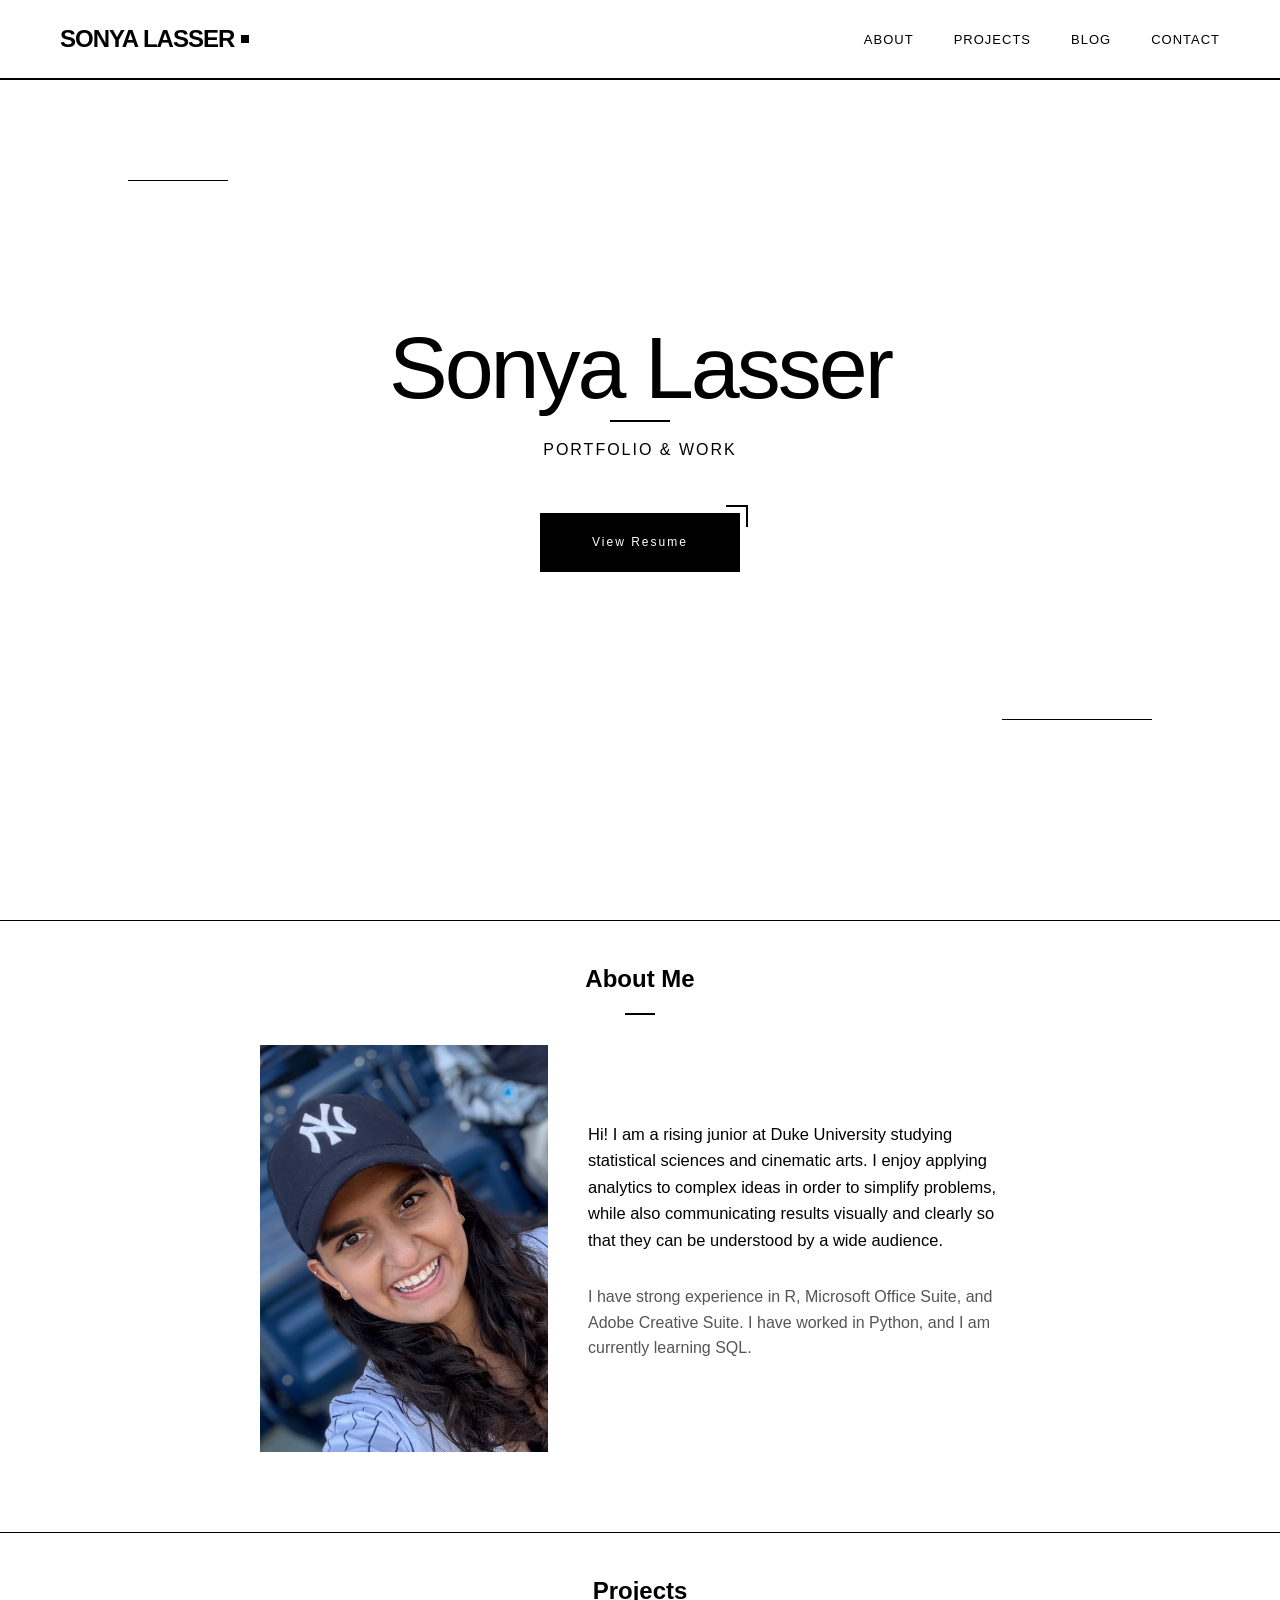
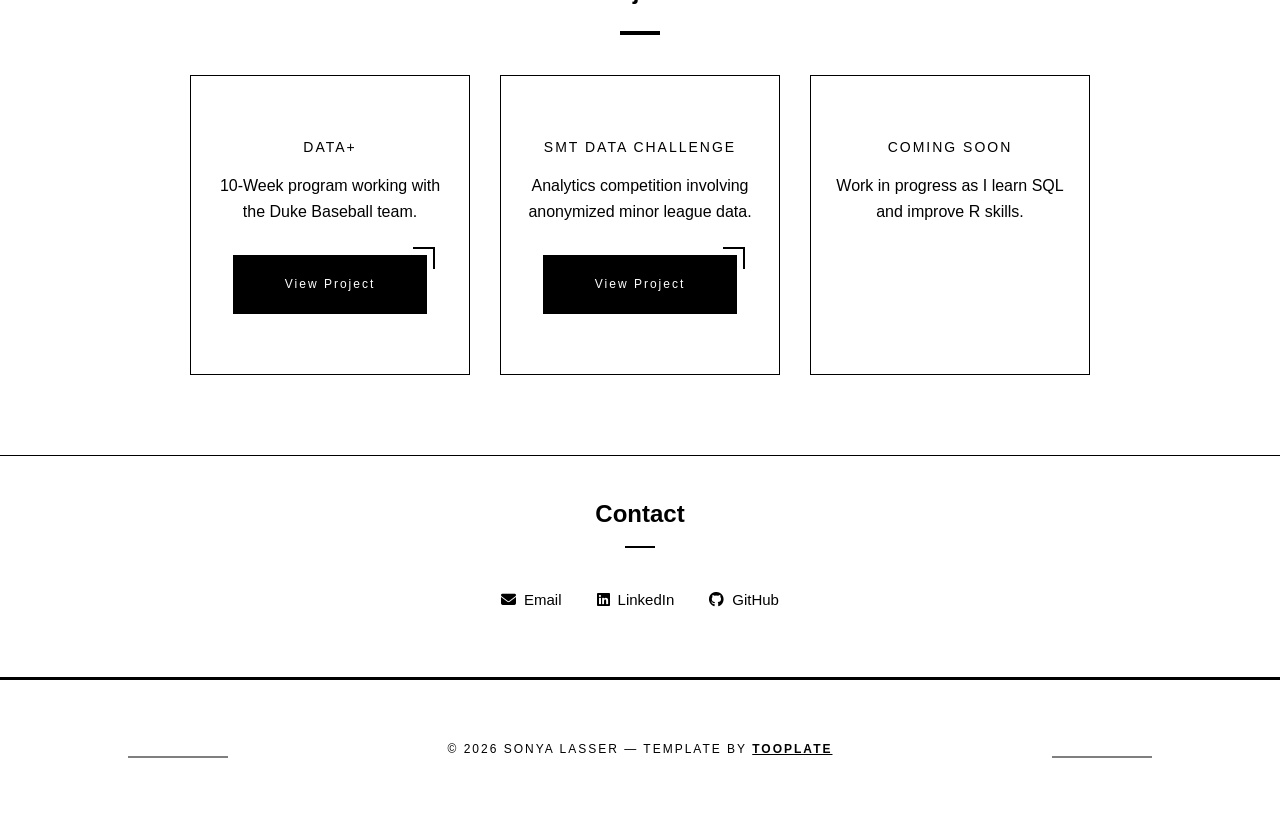
==== index.html @ e6f4b9df "index name" ====
<!DOCTYPE html>
<html lang="en">
<head>
<meta charset="UTF-8">
<meta name="viewport" content="width=device-width, initial-scale=1.0">
<title>Sonya Lasser's Portfolio</title>
<link rel="stylesheet" href="https://cdnjs.cloudflare.com/ajax/libs/font-awesome/6.5.0/css/all.min.css">
<link href="tooplate-minimal-white-style.css" rel="stylesheet">
</head>
<body>

<!-- Navigation -->
<nav id="navbar">
<div class="nav-container">
<a href="#" class="logo">SONYA LASSER</a>
<ul class="nav-links">
<li><a href="#about">ABOUT</a></li>
<li><a href="#projects">PROJECTS</a></li>
<li><a href="#blog">BLOG</a></li>
<li><a href="#contact">CONTACT</a></li>
</ul>
</div>
</nav>

<!-- Hero -->
<section class="hero" style="height: 60vh; display:flex; align-items:center; justify-content:center;">
<div class="hero-content">
<h1>Sonya Lasser</h1>
<p class="subtitle">Portfolio & Work</p>
<a href="files/Lasser_Resume.pdf" target="_blank" class="cta-button">View Resume</a>
</div>
</section>

<!-- About Me -->
<section id="about" class="about">
<div class="container">

<div style="max-width:760px; margin:auto;">
<h2 style="text-align:center;">About Me</h2>
<div style="width:30px; height:2px; background:#000; margin:15px auto 30px;"></div>

<div style="display:flex; align-items:stretch; gap:40px;">

<div style="display:flex; align-items:stretch; gap:40px;">

<!-- Image (smaller) -->
<div style="flex:0.8;">
<div style="
width:100%;
height:100%;
min-height:240px;
overflow:hidden;
">
<img src="images/profile_picture.jpg" 
style="
width:100%;
height:100%;
object-fit:cover;
object-position:50% 40%;
">
</div>
</div>

<!-- Text (wider) -->
<div style="flex:1.2; display:flex; flex-direction:column; justify-content:center;">
<p style="font-size:16.5px; line-height:1.6;">
Hi! I am a rising junior at Duke University studying statistical sciences and cinematic arts. 
I enjoy applying analytics to complex ideas in order to simplify problems, while also 
communicating results visually and clearly so that they can be understood by a wide audience. 
</p>

<p style="margin-top:15px; color:#555;">
I have strong experience in R, Microsoft Office Suite, and Adobe Creative Suite. I have worked in Python,
and I am currently learning SQL.
</p>
</div>

</div>
</section>

<!-- Projects -->
<section id="projects" class="about">
<div class="container" style="text-align:center;">

<h2>Projects</h2>
<div style="width:40px; height:4px; background:#000; margin:20px auto;"></div>

<div style="display:flex; justify-content:center; gap:30px; flex-wrap:wrap; margin-top:40px;">

<div class="value-card" style="max-width:280px;">
<h4>Data+</h4>
<p>10-Week program working with the Duke Baseball team.</p>
<a href="projects/dataplus.html" class="cta-button" style="margin-top:15px;">View Project</a>
</div>

<div class="value-card" style="max-width:280px;">
<h4>SMT Data Challenge</h4>
<p>Analytics competition involving anonymized minor league data.</p>
<a href="projects/smt.html" class="cta-button" style="margin-top:15px;">View Project</a>
</div>

<div class="value-card" style="max-width:280px;">
<h4>Coming Soon</h4>
<p>Work in progress as I learn SQL and improve R skills.</p>
<!-- <a href="projects/project3.html" class="cta-button" style="margin-top:15px;">View Project</a> -->
</div>

</div> 

</section>

<!-- Blog  
<section id="blog" class="about">
<div class="container" style="max-width:800px;">

<h2 style="text-align:center;">Blog</h2>
<div style="width:40px; height:4px; background:#000; margin:20px auto;"></div>

<div style="margin-top:40px;">

<!-- Post 
<div style="margin-bottom:40px;">
<h3>Summer 2026</h3>
<p style="color:#777; font-size:14px;">August 2026</p>
<p>Thoughts on internship(s), LinkedIn, the future, and more.</p>
<a href="blog/summer26.html">Read More →</a>
</div>

<div style="height:1px; background:#ddd; margin:30px 0;"></div> -->

<!-- Contact   -->
<section id="contact" class="about">
<div class="container">

<div style="max-width:700px; margin:auto; text-align:center;">
<h2>Contact</h2>
<div style="width:30px; height:2px; background:#000; margin:12px auto 30px;"></div>

<div style="
display:flex;
justify-content:center;
align-items:center;
gap:35px;
flex-wrap:wrap;
font-size:15px;
padding:10px 0 5px;
">

<a href="mailto:sonya.lasser@gmail.com" 
style="color:#000; text-decoration:none; display:flex; align-items:center; gap:8px;"
onmouseover="this.style.opacity='0.6'"
onmouseout="this.style.opacity='1'">
<i class="fas fa-envelope"></i> Email
</a>

<a href="https://www.linkedin.com/in/sonya-lasser-b32856330/" target="_blank"
style="color:#000; text-decoration:none; display:flex; align-items:center; gap:8px;"
onmouseover="this.style.opacity='0.6'"
onmouseout="this.style.opacity='1'">
<i class="fab fa-linkedin"></i> LinkedIn
</a>

<a href="https://github.com/sonya-lasser" target="_blank"
style="color:#000; text-decoration:none; display:flex; align-items:center; gap:8px;"
onmouseover="this.style.opacity='0.6'"
onmouseout="this.style.opacity='1'">
<i class="fab fa-github"></i> GitHub
</a>

</div>

</section>

<!-- Footer -->
<footer>
<p>© 2026 Sonya Lasser — Template by <a href="https://www.tooplate.com" target="_blank" rel="nofollow noopener" style="color:#000; font-weight:700;">Tooplate</a></p>
</footer>

<script src="tooplate-minimal-script.js"></script>
</body>
</html>
---- tooplate-minimal-white-style.css ----
/*

Tooplate 2141 Minimal White

https://www.tooplate.com/view/2141-minimal-white

*/

@charset "utf-8";

/* CSS Document */

 * {
            margin: 0;
            padding: 0;
            box-sizing: border-box;
        }

        body {
            font-family: -apple-system, BlinkMacSystemFont, 'Segoe UI', Roboto, 'Helvetica Neue', Arial, sans-serif;
            line-height: 1.6;
            color: #000;
            background: #fff;
            overflow-x: hidden;
            user-select: auto;
        }

        /* Decorative Elements */
        .black-line {
            width: 100%;
            height: 1px;
            background: #000;
            margin: 60px 0;
        }

        .black-block {
            width: 20px;
            height: 20px;
            background: #000;
            position: absolute;
        }

        .vertical-line {
            width: 1px;
            height: 100px;
            background: #000;
            margin: 40px auto;
        }

        /* Navigation */
        nav {
            position: fixed;
            top: 0;
            width: 100%;
            background: rgba(255, 255, 255, 0.98);
            backdrop-filter: blur(10px);
            z-index: 1000;
            padding: 20px 0;
            border-bottom: 2px solid #000;
            transition: all 0.3s ease;
        }

        nav.scrolled {
            padding: 15px 0;
            box-shadow: 0 2px 20px rgba(0, 0, 0, 0.1);
        }

        .nav-container {
            max-width: 1200px;
            margin: 0 auto;
            padding: 0 20px;
            display: flex;
            justify-content: space-between;
            align-items: center;
        }

        .logo {
            font-size: 24px;
            font-weight: 700;
            letter-spacing: -1px;
            position: relative;
            color: #000;
            text-decoration: none;
        }

        .logo::after {
            content: '';
            position: absolute;
            right: -15px;
            top: 50%;
            transform: translateY(-50%);
            width: 8px;
            height: 8px;
            background: #000;
        }

        /* Hamburger Menu */
        .menu-toggle {
            display: none;
            flex-direction: column;
            justify-content: center;
            align-items: center;
            width: 30px;
            height: 30px;
            cursor: pointer;
            z-index: 1001;
        }

        .menu-toggle span {
            display: block;
            width: 25px;
            height: 2px;
            background: #000;
            margin: 3px 0;
            transition: all 0.3s ease;
        }

        .menu-toggle.active span:nth-child(1) {
            transform: rotate(45deg) translate(5px, 5px);
        }

        .menu-toggle.active span:nth-child(2) {
            opacity: 0;
        }

        .menu-toggle.active span:nth-child(3) {
            transform: rotate(-45deg) translate(7px, -6px);
        }

        .nav-links {
            display: flex;
            gap: 40px;
            list-style: none;
        }

        .nav-links a {
            color: #000;
            text-decoration: none;
            font-size: 13px;
            font-weight: 500;
            letter-spacing: 1px;
            transition: all 0.3s ease;
            position: relative;
        }

        .nav-links a::before {
            content: '';
            position: absolute;
            left: -15px;
            top: 50%;
            transform: translateY(-50%);
            width: 0;
            height: 1px;
            background: #000;
            transition: width 0.3s ease;
        }

        .nav-links a:hover::before,
        .nav-links a.active::before {
            width: 10px;
        }

        .nav-links a.active {
            font-weight: 700;
        }

        /* Section 1: Hero */
        .hero {
            min-height: 100vh;
            display: flex;
            align-items: center;
            justify-content: center;
            padding: 80px 20px;
            position: relative;
            overflow: hidden;
        }

        .hero::before {
            content: '';
            position: absolute;
            top: 20%;
            left: 10%;
            width: 100px;
            height: 1px;
            background: #000;
            animation: slideRight 8s ease-in-out infinite;
        }

        .hero::after {
            content: '';
            position: absolute;
            bottom: 20%;
            right: 10%;
            width: 150px;
            height: 1px;
            background: #000;
            animation: slideLeft 8s ease-in-out infinite;
        }

        .hero-decoration {
            position: absolute;
            top: 30%;
            right: 15%;
            width: 40px;
            height: 40px;
            border: 2px solid #000;
            transform: rotate(45deg);
            animation: rotateSquare 10s linear infinite;
        }

        /* Animated Objects (Reduced) */
        .floating-objects {
            position: absolute;
            width: 100%;
            height: 100%;
            top: 0;
            left: 0;
            pointer-events: none;
            z-index: 1;
        }

        .floating-circle {
            position: absolute;
            width: 80px;
            height: 80px;
            border: 1px solid #000;
            border-radius: 50%;
            opacity: 0.2;
            animation: floatUp 18s ease-in-out infinite;
        }

        .floating-circle:nth-child(1) {
            left: 10%;
            bottom: -100px;
            animation-delay: 0s;
            width: 60px;
            height: 60px;
        }

        .floating-circle:nth-child(2) {
            right: 15%;
            bottom: -100px;
            animation-delay: 8s;
            width: 100px;
            height: 100px;
        }

        .floating-square {
            position: absolute;
            width: 30px;
            height: 30px;
            background: #000;
            opacity: 0.08;
            animation: floatDiagonal 25s linear infinite;
            top: 40%;
            left: -50px;
        }

        .floating-line {
            position: absolute;
            height: 1px;
            background: #000;
            opacity: 0.15;
            animation: expandContract 10s ease-in-out infinite;
            width: 200px;
            top: 65%;
            right: 10%;
            transform-origin: center;
        }

        .hero-content {
            text-align: center;
            max-width: 800px;
            animation: fadeInUp 1s ease;
            position: relative;
            z-index: 2;
        }

        /* Animations */
        @keyframes floatUp {
            0%, 100% {
                transform: translateY(0) scale(1);
                opacity: 0;
            }
            10% {
                opacity: 0.2;
            }
            50% {
                transform: translateY(-600px) scale(1.1);
                opacity: 0.05;
            }
            90% {
                opacity: 0;
            }
        }

        @keyframes floatDiagonal {
            0% {
                transform: translate(0, 0) rotate(0deg);
            }
            100% {
                transform: translate(1400px, -300px) rotate(360deg);
            }
        }

        @keyframes expandContract {
            0%, 100% {
                transform: scaleX(0.5) rotate(0deg);
            }
            50% {
                transform: scaleX(1.2) rotate(180deg);
            }
        }

        @keyframes rotateSquare {
            0% {
                transform: rotate(45deg) scale(1);
            }
            25% {
                transform: rotate(135deg) scale(1.1);
            }
            50% {
                transform: rotate(225deg) scale(1);
            }
            75% {
                transform: rotate(315deg) scale(0.9);
            }
            100% {
                transform: rotate(405deg) scale(1);
            }
        }

        @keyframes slideRight {
            0%, 100% {
                transform: translateX(0);
                opacity: 0.5;
            }
            50% {
                transform: translateX(50px);
                opacity: 1;
            }
        }

        @keyframes slideLeft {
            0%, 100% {
                transform: translateX(0);
                opacity: 0.5;
            }
            50% {
                transform: translateX(-50px);
                opacity: 1;
            }
        }

        .hero h1 {
            font-size: clamp(48px, 8vw, 88px);
            font-weight: 100;
            letter-spacing: -3px;
            margin-bottom: 30px;
            line-height: 0.9;
            position: relative;
        }

        .hero h1::after {
            content: '';
            position: absolute;
            bottom: -15px;
            left: 50%;
            transform: translateX(-50%);
            width: 60px;
            height: 2px;
            background: #000;
        }

        .hero .subtitle {
            font-size: 16px;
            color: #000;
            font-weight: 400;
            margin-bottom: 50px;
            letter-spacing: 2px;
            text-transform: uppercase;
        }

        .cta-button {
            display: inline-block;
            padding: 18px 50px;
            background: #000;
            color: #fff;
            text-decoration: none;
            font-size: 12px;
            letter-spacing: 2px;
            transition: all 0.3s ease;
            border: 2px solid #000;
            position: relative;
        }

        .cta-button::before {
            content: '';
            position: absolute;
            top: -10px;
            right: -10px;
            width: 20px;
            height: 20px;
            border-top: 2px solid #000;
            border-right: 2px solid #000;
        }

        .cta-button:hover {
            background: transparent;
            color: #000;
            transform: translate(-5px, -5px);
        }

        /* Section 2: About - Mixed Layouts */
        .about {
            padding: 60px 20px;
            background: #fff;
            position: relative;
        }
        
        #about,
        #projects,
        #blog,
        #contact {
            scroll-margin-top: 100px;
        }

        .about::before {
            content: '';
            position: absolute;
            top: 20px;
            left: 0;
            width: 100%;
            height: 1px;
            background: #000;
        }

        .container {
            max-width: 1200px;
            margin: 0 auto;
            bottom: 10px;
        }

        /* Quote Block */
        .about-intro {
            margin-bottom: 80px;
        }

        .quote-block {
            max-width: 900px;
            margin: 0 auto;
            text-align: center;
            position: relative;
        }

        .quote-mark {
            font-size: 120px;
            line-height: 1;
            font-weight: 100;
            position: absolute;
            top: -40px;
            left: -60px;
            opacity: 0.1;
        }

        .quote-block h3 {
            font-size: 32px;
            font-weight: 300;
            line-height: 1.4;
            letter-spacing: -1px;
            margin-bottom: 30px;
        }

        .quote-author {
            display: flex;
            align-items: center;
            justify-content: center;
            gap: 20px;
        }

        .author-line {
            width: 50px;
            height: 1px;
            background: #000;
        }

        .quote-author p {
            font-size: 14px;
            letter-spacing: 1px;
            text-transform: uppercase;
            font-weight: 500;
        }

        /* Stats Grid */
        .stats-grid {
            display: grid;
            grid-template-columns: repeat(auto-fit, minmax(200px, 1fr));
            gap: 2px;
            background: #000;
            padding: 2px;
            margin-bottom: 100px;
        }

        .stat-item {
            background: #fff;
            padding: 60px 20px;
            text-align: center;
            position: relative;
        }

        .stat-number {
            font-size: 48px;
            font-weight: 100;
            letter-spacing: -2px;
            margin-bottom: 10px;
        }

        .stat-label {
            font-size: 12px;
            letter-spacing: 2px;
            text-transform: uppercase;
            font-weight: 500;
        }

        .stat-decoration {
            position: absolute;
            top: 20px;
            right: 20px;
            width: 20px;
            height: 20px;
            border: 1px solid #000;
            transform: rotate(45deg);
        }

        /* Philosophy Section */
        .philosophy-section {
            display: grid;
            grid-template-columns: 300px 1fr;
            gap: 80px;
            margin-bottom: 100px;
            align-items: start;
        }

        .philosophy-header {
            position: relative;
        }

        .philosophy-header h2 {
            font-size: 64px;
            font-weight: 100;
            letter-spacing: -2px;
            writing-mode: vertical-rl;
            text-orientation: mixed;
        }

        .header-decoration {
            position: absolute;
            bottom: 0;
            right: -20px;
            width: 40px;
            height: 40px;
            background: #000;
        }

        .philosophy-content {
            padding-top: 40px;
        }

        .lead-text {
            font-size: 24px;
            line-height: 1.6;
            margin-bottom: 60px;
            font-weight: 300;
        }

        .philosophy-points {
            display: grid;
            grid-template-columns: repeat(3, 1fr);
            gap: 40px;
        }

        .point-item {
            position: relative;
            padding-left: 20px;
        }

        .point-number {
            position: absolute;
            left: 0;
            top: 0;
            font-size: 10px;
            font-weight: 700;
        }

        .point-item h4 {
            font-size: 16px;
            font-weight: 500;
            margin-bottom: 15px;
            letter-spacing: 0.5px;
        }

        .point-item p {
            font-size: 14px;
            color: #666;
            line-height: 1.6;
        }

        /* Process Timeline */
        .process-timeline {
            margin-bottom: 100px;
        }

        .section-subtitle {
            font-size: 48px;
            font-weight: 100;
            text-align: center;
            margin-bottom: 60px;
            letter-spacing: -1px;
        }

        .timeline-container {
            position: relative;
            display: flex;
            justify-content: space-between;
            max-width: 900px;
            margin: 0 auto;
        }

        .timeline-line {
            position: absolute;
            top: 20px;
            left: 0;
            right: 0;
            height: 2px;
            background: #000;
            z-index: 0;
        }

        .timeline-item {
            position: relative;
            text-align: center;
            flex: 1;
        }

        .timeline-dot {
            width: 40px;
            height: 40px;
            background: #fff;
            border: 2px solid #000;
            margin: 0 auto 30px;
            position: relative;
            z-index: 1;
            transition: all 0.3s ease;
        }

        .timeline-item:hover .timeline-dot {
            background: #000;
            transform: rotate(45deg);
        }

        .timeline-content h4 {
            font-size: 18px;
            font-weight: 500;
            margin-bottom: 8px;
            letter-spacing: 0.5px;
        }

        .timeline-content p {
            font-size: 14px;
            color: #666;
        }

        /* Values Grid */
        .values-section {
            text-align: center;
        }

        .values-header {
            display: flex;
            align-items: center;
            justify-content: center;
            gap: 30px;
            margin-bottom: 60px;
        }

        .values-header h2 {
            font-size: 48px;
            font-weight: 100;
            letter-spacing: -1px;
        }

        .black-square {
            width: 15px;
            height: 15px;
            background: #000;
        }

        .values-grid {
            display: grid;
            grid-template-columns: repeat(4, 1fr);
            gap: 0;
        }

        .value-card {
            padding: 60px 20px;
            border: 1px solid #000;
            transition: all 0.3s ease;
        }

        .value-card.black {
            background: #000;
            color: #fff;
        }

        .value-icon {
            font-size: 48px;
            font-weight: 100;
            margin-bottom: 20px;
        }

        .value-card h4 {
            font-size: 14px;
            letter-spacing: 2px;
            text-transform: uppercase;
            font-weight: 500;
            margin-bottom: 15px;
        }

        .value-card:hover {
            transform: translateY(-10px);
        }

        .split-layout {
            display: grid;
            grid-template-columns: 1fr 2px 1fr;
            gap: 60px;
            align-items: center;
            margin-top: 80px;
        }

        .split-divider {
            width: 2px;
            height: 300px;
            background: #000;
            justify-self: center;
        }

        .split-left {
            text-align: right;
            padding-right: 20px;
        }

        .split-left h2 {
            font-size: 64px;
            font-weight: 100;
            letter-spacing: -2px;
            margin-bottom: 30px;
            position: relative;
        }

        .split-left h2::before {
            content: '';
            position: absolute;
            left: -40px;
            top: 50%;
            width: 30px;
            height: 30px;
            background: #000;
            transform: translateY(-50%);
        }

        .split-right {
            padding-left: 20px;
        }

        .split-right p {
            font-size: 18px;
            line-height: 2;
            margin-bottom: 30px;
        }

        .accent-box {
            display: inline-block;
            padding: 10px 20px;
            border: 1px solid #000;
            font-size: 12px;
            letter-spacing: 1px;
            text-transform: uppercase;
            position: relative;
        }

        .accent-box::after {
            content: '';
            position: absolute;
            bottom: -5px;
            right: -5px;
            width: 100%;
            height: 100%;
            background: #000;
            z-index: -1;
        }

        /* Section 3: Services - Asymmetric Grid */
        .services {
            padding: 120px 20px;
            background: #fafafa;
            position: relative;
        }

        .services::before,
        .services::after {
            content: '';
            position: absolute;
            width: 50px;
            height: 50px;
            border: 2px solid #000;
        }

        .services::before {
            top: 80px;
            left: 5%;
            animation: rotateSlowly 20s linear infinite;
        }

        .services::after {
            bottom: 80px;
            right: 5%;
            transform: rotate(45deg);
            animation: rotateSlowly 20s linear infinite reverse;
        }

        @keyframes rotateSlowly {
            from { transform: rotate(0deg); }
            to { transform: rotate(360deg); }
        }

        .services-header {
            text-align: center;
            margin-bottom: 80px;
            position: relative;
        }

        .services-header h2 {
            font-size: 56px;
            font-weight: 100;
            letter-spacing: -1px;
            margin-bottom: 20px;
            position: relative;
            display: inline-block;
        }

        .services-header h2::before,
        .services-header h2::after {
            content: '';
            position: absolute;
            width: 30px;
            height: 1px;
            background: #000;
            top: 50%;
            transform: translateY(-50%);
        }

        .services-header h2::before {
            left: -50px;
        }

        .services-header h2::after {
            right: -50px;
        }

        .services-header::after {
            content: '';
            position: absolute;
            bottom: -30px;
            left: 50%;
            transform: translateX(-50%);
            width: 200px;
            height: 1px;
            background: linear-gradient(to right, transparent, #000 20%, #000 80%, transparent);
        }

        .asymmetric-grid {
            display: grid;
            grid-template-columns: 2fr 1fr;
            gap: 40px;
            margin-bottom: 40px;
            position: relative;
        }

        .asymmetric-grid.reverse {
            grid-template-columns: 1fr 2fr;
        }

        .service-large * {
            position: relative;
            z-index: 1;
        }

        .service-large {
            background: #fff;
            padding: 60px;
            border-left: 4px solid #000;
            position: relative;
            transition: all 0.4s cubic-bezier(0.25, 0.46, 0.45, 0.94);
            overflow: hidden;
        }

        .service-large::before {
            content: '';
            position: absolute;
            top: 0;
            left: -100%;
            width: 100%;
            height: 100%;
            background: rgba(0, 0, 0, 0.02);
            transition: left 0.6s ease;
            pointer-events: none;
        }

        .service-large:hover::before {
            left: 0;
        }

        .service-large::after {
            content: '';
            position: absolute;
            top: 40px;
            right: 40px;
            width: 15px;
            height: 15px;
            background: #000;
            transition: all 0.3s ease;
            pointer-events: none;
            z-index: 0;
        }

        .service-large:hover::after {
            transform: scale(1.5) rotate(45deg);
        }

        .service-large:hover {
            transform: translateX(10px);
            border-left-width: 8px;
        }

        .asymmetric-grid.reverse .service-large {
            border-left: none;
            border-right: 4px solid #000;
        }

        .asymmetric-grid.reverse .service-large::after {
            right: auto;
            left: 40px;
        }

        .asymmetric-grid.reverse .service-large:hover {
            transform: translateX(-10px);
            border-right-width: 8px;
        }

        .service-small {
            background: #000;
            color: #fff;
            padding: 40px;
            display: flex;
            flex-direction: column;
            justify-content: center;
            position: relative;
            overflow: hidden;
            transition: all 0.4s ease;
        }

        .service-small::before {
            content: '';
            position: absolute;
            top: 50%;
            left: 50%;
            transform: translate(-50%, -50%);
            width: 0;
            height: 0;
            border: 1px solid rgba(255, 255, 255, 0.2);
            border-radius: 50%;
            transition: all 0.6s ease;
            pointer-events: none;
        }

        .service-small:hover::before {
            width: 200px;
            height: 200px;
        }

        .service-number {
            font-size: 88px;
            font-weight: 100;
            line-height: 1;
            margin-bottom: 20px;
            transition: all 0.3s ease;
            position: relative;
        }

        .service-small:hover .service-number {
            transform: scale(1.1);
        }

        .service-large h3,
        .service-large p {
            position: relative;
            z-index: 1;
            user-select: text;
        }

        .service-large h3 {
            font-size: 36px;
            font-weight: 300;
            margin-bottom: 20px;
            letter-spacing: -1px;
            display: inline-block;
        }

        .service-large h3::after {
            content: '';
            position: absolute;
            bottom: -10px;
            left: 0;
            width: 0;
            height: 1px;
            background: #000;
            transition: width 0.3s ease;
        }

        .service-large:hover h3::after {
            width: 100%;
        }

        .service-large p {
            color: #666;
            line-height: 1.8;
            font-size: 16px;
            margin-bottom: 30px;
            user-select: text;
            -webkit-user-select: text;
            -moz-user-select: text;
            -ms-user-select: text;
        }

        .service-tag {
            display: inline-block;
            padding: 8px 16px;
            border: 1px solid #000;
            font-size: 11px;
            letter-spacing: 1px;
            text-transform: uppercase;
            margin-top: 20px;
            transition: all 0.3s ease;
            cursor: pointer;
            position: relative;
            z-index: 1;
            text-decoration: none;
            color: #000;
        }

        .service-tag:hover {
            background: #000;
            color: #fff;
            transform: translateY(-2px);
        }

        .service-small h4 {
            font-size: 14px;
            letter-spacing: 2px;
            text-transform: uppercase;
            font-weight: 400;
            opacity: 0.9;
            transition: all 0.3s ease;
        }

        .service-small:hover h4 {
            opacity: 1;
            letter-spacing: 3px;
        }

        /* Section 4: Contact - Minimal Form */
        .contact {
            padding: 120px 20px;
            background: #fff;
            position: relative;
        }

        .contact-grid {
            display: grid;
            grid-template-columns: 1fr 1px 1fr;
            gap: 80px;
            max-width: 1000px;
            margin: 80px auto 0;
        }

        .contact-divider {
            background: #000;
            width: 1px;
            height: 100%;
        }

        .contact-info {
            padding-right: 40px;
        }

        .contact-info h2 {
            font-size: 48px;
            font-weight: 100;
            margin-bottom: 40px;
            position: relative;
        }

        .contact-info h2::after {
            content: '';
            position: absolute;
            bottom: -20px;
            left: 0;
            width: 40px;
            height: 2px;
            background: #000;
        }

        .info-item {
            margin-bottom: 30px;
            padding-left: 30px;
            position: relative;
        }

        .info-item::before {
            content: '';
            position: absolute;
            left: 0;
            top: 8px;
            width: 10px;
            height: 10px;
            background: #000;
            transform: rotate(45deg);
        }

        .info-item h4 {
            font-size: 12px;
            letter-spacing: 2px;
            text-transform: uppercase;
            margin-bottom: 15px;
            font-weight: 500;
        }

        .info-item p {
            font-size: 18px;
            font-weight: 300;
        }

        .contact-form {
            padding-left: 40px;
        }

        .form-group {
            margin-bottom: 40px;
            position: relative;
        }

        .form-group input,
        .form-group textarea {
            width: 100%;
            padding: 15px 0;
            border: none;
            border-bottom: 2px solid #000;
            background: transparent;
            font-size: 16px;
            font-family: inherit;
            transition: all 0.3s ease;
        }

        .form-group input:focus,
        .form-group textarea:focus {
            outline: none;
            padding-left: 20px;
        }

        .form-group label {
            position: absolute;
            left: 0;
            top: 15px;
            font-size: 14px;
            letter-spacing: 1px;
            text-transform: uppercase;
            transition: all 0.3s ease;
            pointer-events: none;
        }

        .form-group input:focus + label,
        .form-group input:not(:placeholder-shown) + label,
        .form-group textarea:focus + label,
        .form-group textarea:not(:placeholder-shown) + label {
            top: -20px;
            font-size: 11px;
            font-weight: 500;
        }

        .submit-btn {
            padding: 18px 60px;
            background: #000;
            color: #fff;
            border: 2px solid #000;
            font-size: 12px;
            letter-spacing: 2px;
            cursor: pointer;
            transition: all 0.3s ease;
            text-transform: uppercase;
            position: relative;
        }

        .submit-btn::before {
            content: '';
            position: absolute;
            bottom: -8px;
            left: -8px;
            width: 30px;
            height: 30px;
            border-bottom: 2px solid #000;
            border-left: 2px solid #000;
        }

        .submit-btn:hover {
            background: transparent;
            color: #000;
            transform: translate(3px, 3px);
        }

        /* Footer */
        footer {
            padding: 60px 20px;
            text-align: center;
            border-top: 3px solid #000;
            background: #fff;
            position: relative;
        }

        footer::before,
        footer::after {
            content: '';
            position: absolute;
            top: 50%;
            transform: translateY(-50%);
            width: 100px;
            height: 1px;
            background: #000;
        }

        footer::before {
            left: 10%;
        }

        footer::after {
            right: 10%;
        }

        footer p {
            color: #000;
            font-size: 12px;
            letter-spacing: 2px;
            text-transform: uppercase;
            font-weight: 500;
        }

        /* Animations */
        @keyframes fadeInUp {
            from {
                opacity: 0;
                transform: translateY(30px);
            }
            to {
                opacity: 1;
                transform: translateY(0);
            }
        }

        .fade-in {
            opacity: 0;
            transform: translateY(30px);
            transition: all 0.8s ease;
        }

        .fade-in.visible {
            opacity: 1;
            transform: translateY(0);
        }

        /* Mobile responsive */
        @media (max-width: 1000px) {
            footer::before,
            footer::after {
                display: none;
            }
        }

        @media (max-width: 768px) {
            .menu-toggle {
                display: flex;
            }

            .nav-links {
                display: none;
                position: fixed;
                top: 0;
                right: 0;
                width: 100%;
                height: 100vh;
                background: rgba(255, 255, 255, 0.98);
                flex-direction: column;
                justify-content: center;
                align-items: center;
                gap: 30px;
                z-index: 1000;
            }

            .nav-links.active {
                display: flex;
            }

            .nav-links a {
                font-size: 18px;
                letter-spacing: 2px;
            }

            .nav-links a::before {
                display: none;
            }

            .nav-links a.active {
                position: relative;
            }

            .nav-links a.active::after {
                content: '';
                position: absolute;
                bottom: -10px;
                left: 50%;
                transform: translateX(-50%);
                width: 30px;
                height: 2px;
                background: #000;
            }

            /* About section mobile */
            .quote-mark {
                font-size: 80px;
                left: -30px;
                top: -20px;
            }

            .quote-block h3 {
                font-size: 24px;
            }

            .stats-grid {
                grid-template-columns: repeat(2, 1fr);
            }

            .philosophy-section {
                grid-template-columns: 1fr;
                gap: 40px;
            }

            .philosophy-header h2 {
                writing-mode: horizontal-tb;
                font-size: 48px;
            }

            .header-decoration {
                position: static;
                width: 60px;
                height: 2px;
                margin-top: 20px;
            }

            .philosophy-points {
                grid-template-columns: 1fr;
                gap: 30px;
            }

            .timeline-container {
                flex-direction: column;
                gap: 40px;
            }

            .timeline-line {
                width: 2px;
                height: 100%;
                top: 0;
                left: 20px;
                right: auto;
            }

            .timeline-item {
                display: flex;
                align-items: center;
                gap: 30px;
                text-align: left;
            }

            .timeline-dot {
                margin: 0;
                flex-shrink: 0;
            }

            .values-grid {
                grid-template-columns: repeat(2, 1fr);
            }

            .values-header h2 {
                font-size: 36px;
            }

            .split-layout {
                grid-template-columns: 1fr;
                gap: 40px;
            }

            .split-divider {
                width: 100px;
                height: 2px;
            }

            .split-left {
                text-align: left;
                padding-right: 0;
            }

            .split-left h2::before {
                display: none;
            }

            .asymmetric-grid,
            .asymmetric-grid.reverse {
                grid-template-columns: 1fr;
            }

            .asymmetric-grid.reverse .service-large {
                border-right: none;
                border-left: 4px solid #000;
            }

            .asymmetric-grid.reverse .service-large::after {
                left: auto;
                right: 20px;
            }

            .asymmetric-grid.reverse .service-large:hover {
                transform: translateX(10px);
                border-left-width: 8px;
                border-right-width: 4px;
            }

            .contact-grid {
                grid-template-columns: 1fr;
                gap: 60px;
            }

            .contact-divider {
                width: 100px;
                height: 2px;
                margin: 0 auto;
            }

            .contact-info,
            .contact-form {
                padding: 0;
            }

            .hero h1 {
                font-size: 48px;
            }

            .services-header h2,
            .split-left h2 {
                font-size: 36px;
            }

            .services-header h2::before,
            .services-header h2::after {
                display: none;
            }

            .service-large {
                padding: 40px;
            }

            .service-large::after {
                top: 20px;
                right: 20px;
            }

            .service-tag {
                padding: 6px 12px;
                font-size: 10px;
            }

            .service-number {
                font-size: 60px;
            }

            .hero-decoration {
                display: none;
            }

            .hero::before,
            .hero::after {
                width: 50px;
            }

            /* Hide some animated objects on mobile for performance */
            .floating-objects {
                opacity: 0.5;
            }

            .floating-circle:nth-child(2) {
                display: none;
            }

            .services::before,
            .services::after {
                width: 30px;
                height: 30px;
            }

            footer::before,
            footer::after {
                display: none;
            }
        }

            .back-link {
            display: inline-block;
            color: #000;
            text-decoration: none;
            border-bottom: 1px solid #000;
            padding: 3px 0;
            font-size: 14px;
            margin: 5px 0;
            transition: opacity 0.2s ease;
            margin-bottom: 20px;
            margin-top: 20px;
            }

            .back-link:hover {
            opacity: 0.6;
            }
            
            p {
            margin-bottom: 16px;
            }

        /* Accessibility - Reduced Motion */
        @media (prefers-reduced-motion: reduce) {
            * {
                animation: none !important;
                transition: none !important;
            }
        }
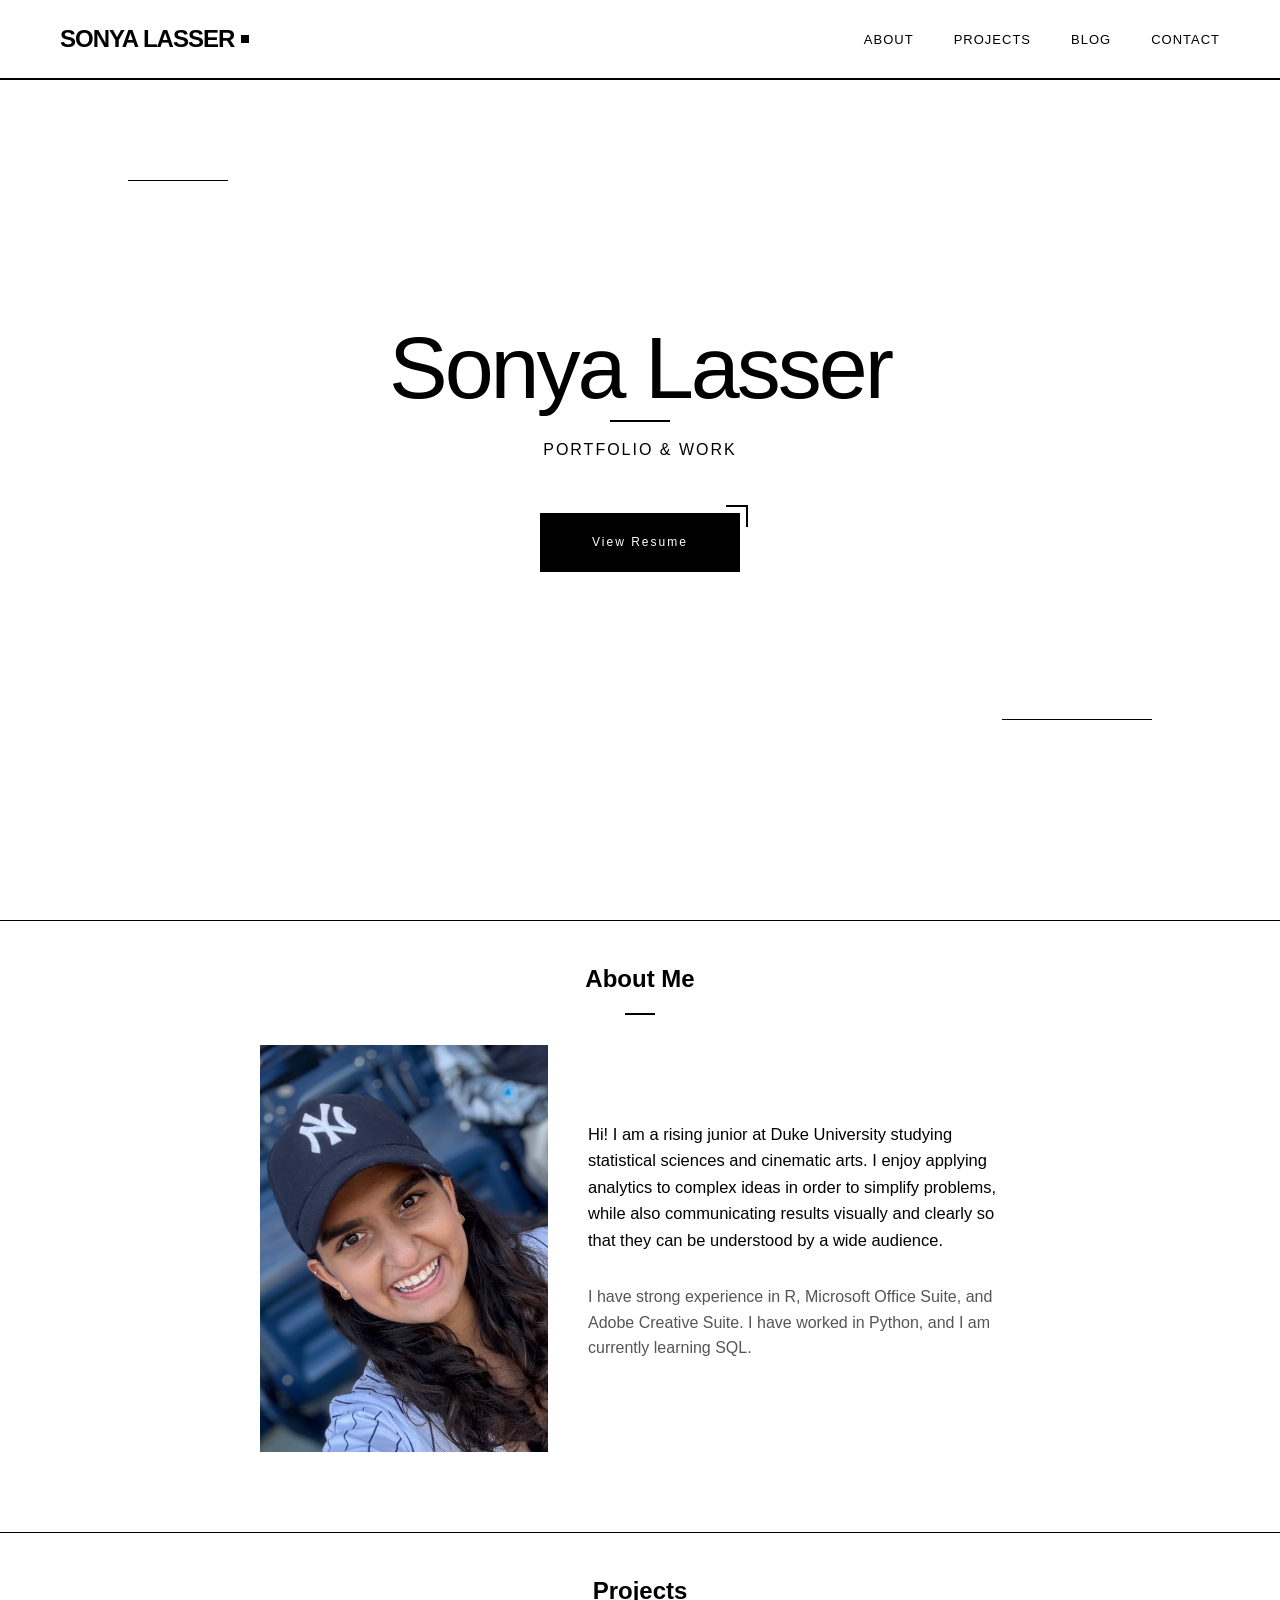
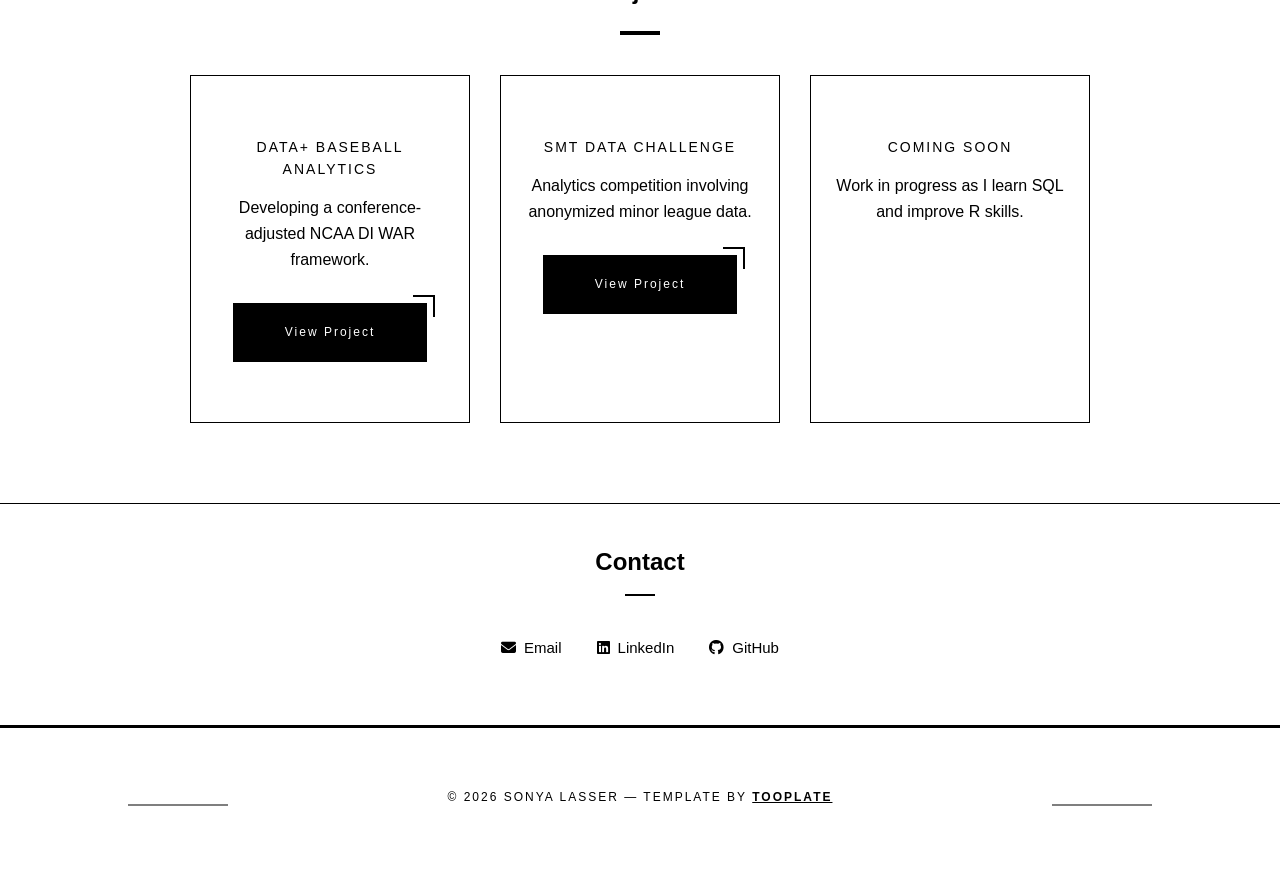
==== commit f50b9b47: "Updating index project description" ====
--- a/index.html
+++ b/index.html
@@ -88,9 +88,13 @@
 <div style="display:flex; justify-content:center; gap:30px; flex-wrap:wrap; margin-top:40px;">
 
 <div class="value-card" style="max-width:280px;">
-<h4>Data+</h4>
-<p>10-Week program working with the Duke Baseball team.</p>
-<a href="projects/dataplus.html" class="cta-button" style="margin-top:15px;">View Project</a>
+  <h4>Data+ Baseball Analytics</h4>
+  <p>
+    Developing a conference-adjusted NCAA DI WAR framework.
+  </p>
+  <a href="projects/dataplus.html" class="cta-button" style="margin-top:15px;">
+    View Project
+  </a>
 </div>
 
 <div class="value-card" style="max-width:280px;">
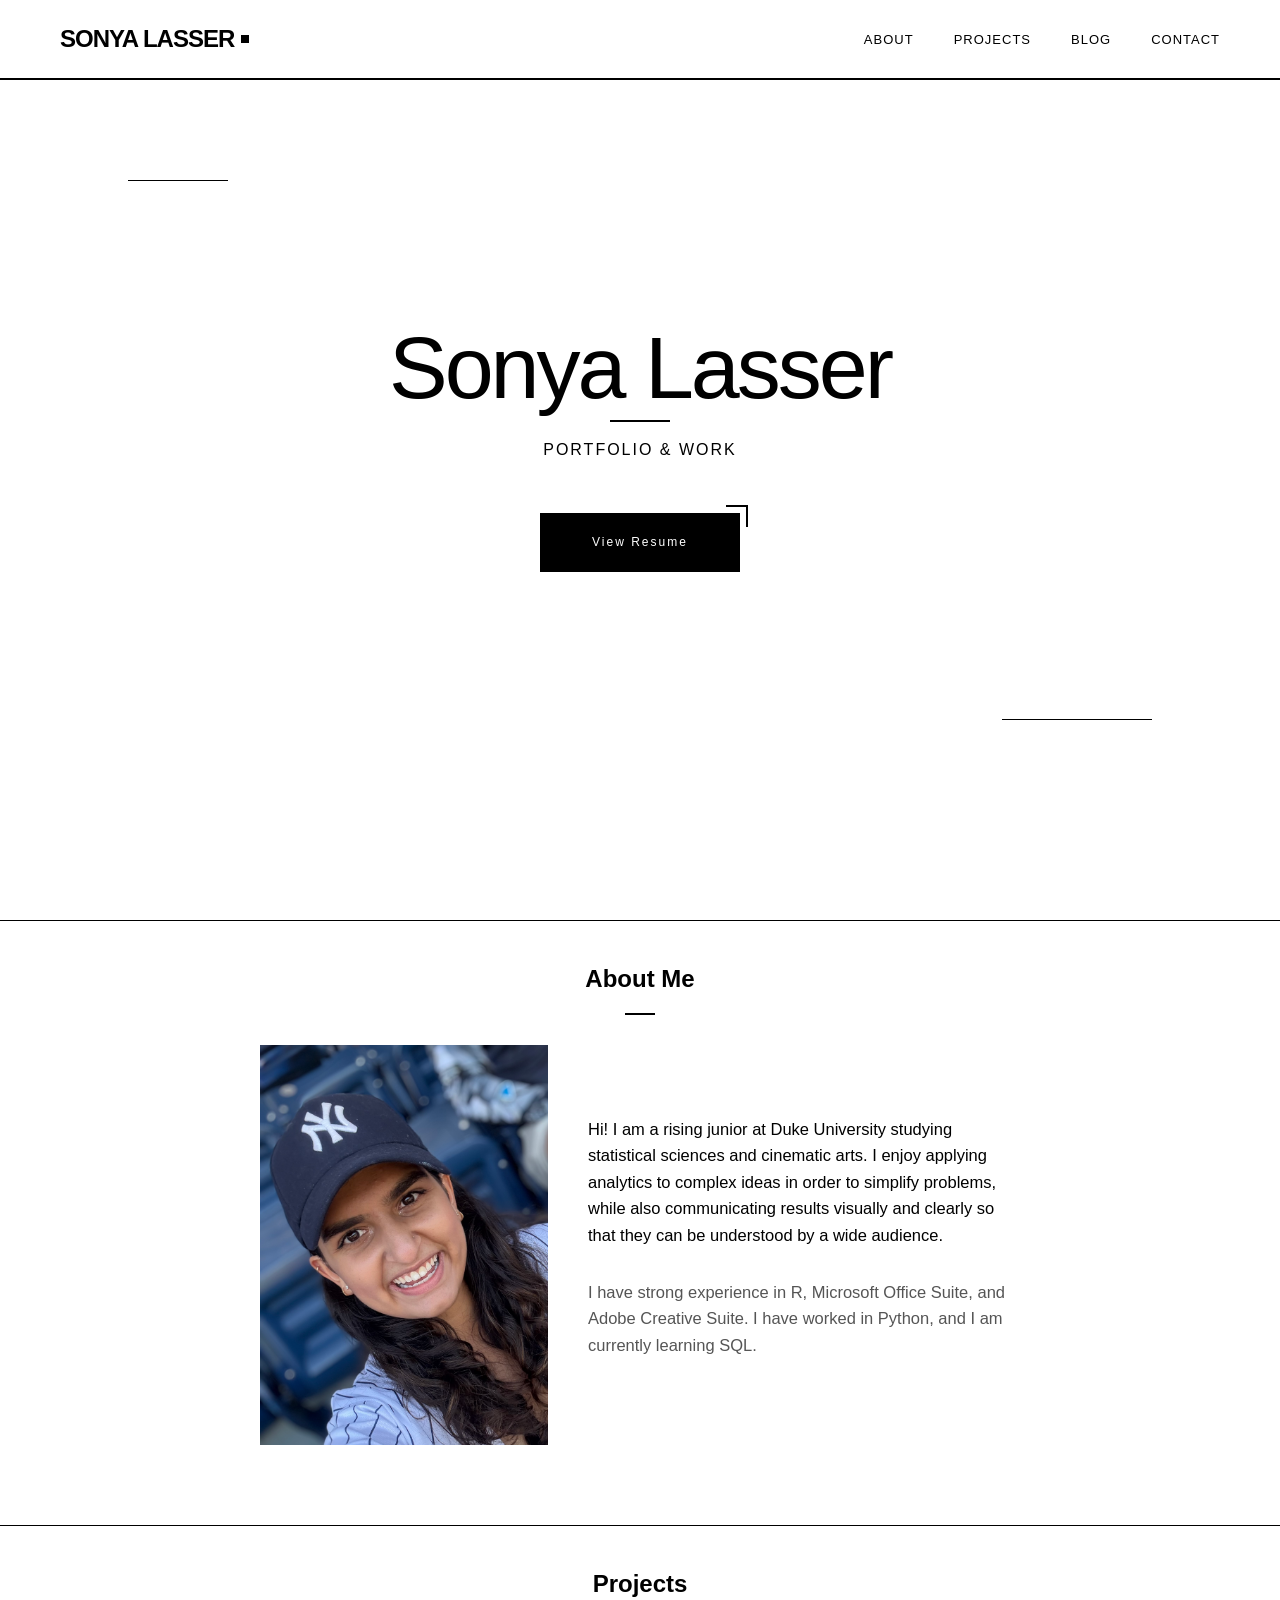
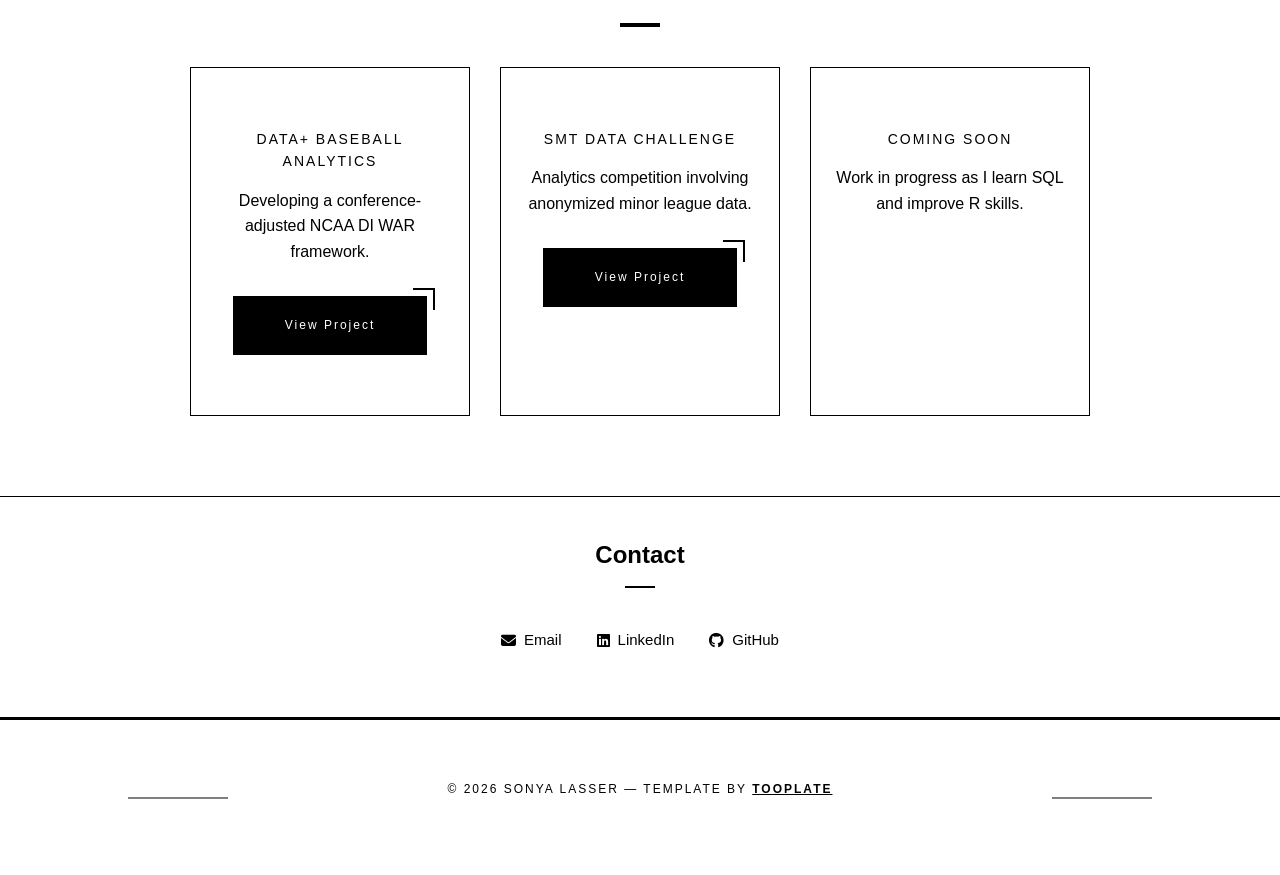
==== commit edbf561c: "Mobile crop adjustments" ====
--- a/index.html
+++ b/index.html
@@ -33,49 +33,42 @@
 
 <!-- About Me -->
 <section id="about" class="about">
-<div class="container">
+  <div class="container">
 
-<div style="max-width:760px; margin:auto;">
-<h2 style="text-align:center;">About Me</h2>
-<div style="width:30px; height:2px; background:#000; margin:15px auto 30px;"></div>
+    <div class="about-content">
+      <h2>About Me</h2>
 
-<div style="display:flex; align-items:stretch; gap:40px;">
+      <div class="about-line"></div>
 
-<div style="display:flex; align-items:stretch; gap:40px;">
+      <div class="about-layout">
 
-<!-- Image (smaller) -->
-<div style="flex:0.8;">
-<div style="
-width:100%;
-height:100%;
-min-height:240px;
-overflow:hidden;
-">
-<img src="images/profile_picture.jpg" 
-style="
-width:100%;
-height:100%;
-object-fit:cover;
-object-position:50% 40%;
-">
-</div>
-</div>
+        <!-- Image -->
+        <div class="about-image-wrapper">
+          <img
+            src="images/profile_picture.jpg"
+            alt="Portrait of Sonya Lasser"
+            class="about-image"
+          >
+        </div>
 
-<!-- Text (wider) -->
-<div style="flex:1.2; display:flex; flex-direction:column; justify-content:center;">
-<p style="font-size:16.5px; line-height:1.6;">
-Hi! I am a rising junior at Duke University studying statistical sciences and cinematic arts. 
-I enjoy applying analytics to complex ideas in order to simplify problems, while also 
-communicating results visually and clearly so that they can be understood by a wide audience. 
-</p>
+        <!-- Text -->
+        <div class="about-text">
+          <p>
+            Hi! I am a rising junior at Duke University studying statistical sciences and cinematic arts.
+            I enjoy applying analytics to complex ideas in order to simplify problems, while also
+            communicating results visually and clearly so that they can be understood by a wide audience.
+          </p>
 
-<p style="margin-top:15px; color:#555;">
-I have strong experience in R, Microsoft Office Suite, and Adobe Creative Suite. I have worked in Python,
-and I am currently learning SQL.
-</p>
-</div>
+          <p>
+            I have strong experience in R, Microsoft Office Suite, and Adobe Creative Suite.
+            I have worked in Python, and I am currently learning SQL.
+          </p>
+        </div>
 
-</div>
+      </div>
+    </div>
+
+  </div>
 </section>
 
 <!-- Projects -->
--- a/tooplate-minimal-white-style.css
+++ b/tooplate-minimal-white-style.css
@@ -1294,6 +1294,29 @@
                 display: none;
             }
         }
+        @media (max-width: 768px) {
+  .about-layout {
+    flex-direction: column;
+    gap: 30px;
+  }
+
+  .about-image-wrapper {
+    width: 100%;
+  }
+
+  .about-image {
+    width: 100%;
+    height: auto;
+    min-height: 0;
+    aspect-ratio: 4 / 5;
+    object-fit: cover;
+    object-position: 50% 35%;
+  }
+
+  .about-text {
+    width: 100%;
+  }
+}
 
         @media (max-width: 768px) {
             .menu-toggle {
@@ -1558,4 +1581,254 @@
                 animation: none !important;
                 transition: none !important;
             }
-        }+        }
+
+
+    .project-label {
+      font-size: 12px;
+      font-weight: 500;
+      letter-spacing: 2px;
+      text-transform: uppercase;
+      margin-bottom: 25px;
+    }
+
+    .project-header h1 {
+      font-size: clamp(42px, 7vw, 76px);
+      font-weight: 100;
+      line-height: 1;
+      letter-spacing: -3px;
+      margin-bottom: 30px;
+    }
+
+    .project-header h1::after {
+      content: '';
+      display: block;
+      width: 60px;
+      height: 2px;
+      background: #000;
+      margin: 25px auto 0;
+    }
+
+    .project-subtitle {
+      max-width: 760px;
+      margin: 0 auto 30px;
+      font-size: 20px;
+      line-height: 1.6;
+      font-weight: 300;
+    }
+
+    .project-meta {
+      display: flex;
+      flex-wrap: wrap;
+      justify-content: center;
+      gap: 10px 30px;
+      font-size: 13px;
+      color: #666;
+      letter-spacing: 0.5px;
+    }
+
+    .project-section {
+      margin-bottom: 75px;
+    }
+
+    .project-section h2 {
+      font-size: 42px;
+      font-weight: 100;
+      letter-spacing: -1px;
+      margin-bottom: 25px;
+    }
+
+    .project-section h3 {
+      font-size: 20px;
+      font-weight: 500;
+      margin-bottom: 12px;
+    }
+
+    .project-section p,
+    .project-section li {
+      font-size: 16px;
+      line-height: 1.8;
+      color: #444;
+    }
+
+    .project-section ul {
+      padding-left: 22px;
+    }
+
+    .project-section li {
+      margin-bottom: 14px;
+    }
+
+    .project-methodology {
+      display: grid;
+      grid-template-columns: repeat(2, 1fr);
+      gap: 50px;
+      margin-top: 35px;
+    }
+
+    .methodology-item {
+      border-top: 2px solid #000;
+      padding-top: 20px;
+    }
+
+    .results-section {
+      background: #000;
+      color: #fff;
+      padding: 50px;
+      margin-left: -50px;
+      margin-right: -50px;
+    }
+
+    .results-section h2 {
+      color: #fff;
+    }
+
+    .results-section p,
+    .results-section li {
+      color: #fff;
+    }
+
+    .impact-section {
+      border-top: 1px solid #000;
+      padding-top: 35px;
+    }
+
+    .skills-list {
+      display: flex;
+      flex-wrap: wrap;
+      gap: 10px;
+      margin-top: 25px;
+    }
+
+    .skill {
+      border: 1px solid #000;
+      padding: 9px 15px;
+      font-size: 11px;
+      letter-spacing: 1px;
+      text-transform: uppercase;
+    }
+
+    .project-visuals {
+      border-top: 1px solid #000;
+      padding-top: 35px;
+    }
+
+    .project-figure {
+      margin: 45px 0 65px;
+    }
+
+    .project-figure img {
+      display: block;
+      width: 100%;
+      height: auto;
+      border: 1px solid #000;
+    }
+
+    .project-figure figcaption {
+      max-width: 850px;
+      margin-top: 14px;
+      color: #666;
+      font-size: 13px;
+      line-height: 1.6;
+    }
+
+    .project-figure figcaption strong {
+      color: #000;
+      font-weight: 500;
+    }
+
+    .poster-link {
+      text-align: left;
+      margin-top: 25px;
+      margin-bottom: 75px;
+    }
+
+    .poster-link .service-tag {
+      display: inline-block;
+    }
+
+    @media (max-width: 768px) {
+      .project-page {
+        padding-top: 90px;
+      }
+
+      .project-header {
+        margin-bottom: 55px;
+      }
+
+      .project-header h1 {
+        letter-spacing: -2px;
+      }
+
+      .project-subtitle {
+        font-size: 17px;
+      }
+
+      .project-section h2 {
+        font-size: 36px;
+      }
+
+      .project-methodology {
+        grid-template-columns: 1fr;
+        gap: 40px;
+      }
+
+      .results-section {
+        padding: 35px 25px;
+        margin-left: 0;
+        margin-right: 0;
+      }
+    }
+.about-content {
+  max-width: 760px;
+  margin: 0 auto;
+}
+
+.about-content h2 {
+  text-align: center;
+}
+
+.about-line {
+  width: 30px;
+  height: 2px;
+  background: #000;
+  margin: 15px auto 30px;
+}
+
+.about-layout {
+  display: flex;
+  align-items: stretch;
+  gap: 40px;
+}
+
+.about-image-wrapper {
+  flex: 0.8;
+  min-width: 0;
+  display: flex;
+}
+
+.about-image {
+  display: block;
+  width: 100%;
+  height: 100%;
+  min-height: 240px;
+  object-fit: cover;
+  object-position: 50% 40%;
+}
+
+.about-text {
+  flex: 1.2;
+  display: flex;
+  flex-direction: column;
+  justify-content: center;
+}
+
+.about-text p {
+  font-size: 16.5px;
+  line-height: 1.6;
+}
+
+.about-text p + p {
+  margin-top: 15px;
+  color: #555;
+}
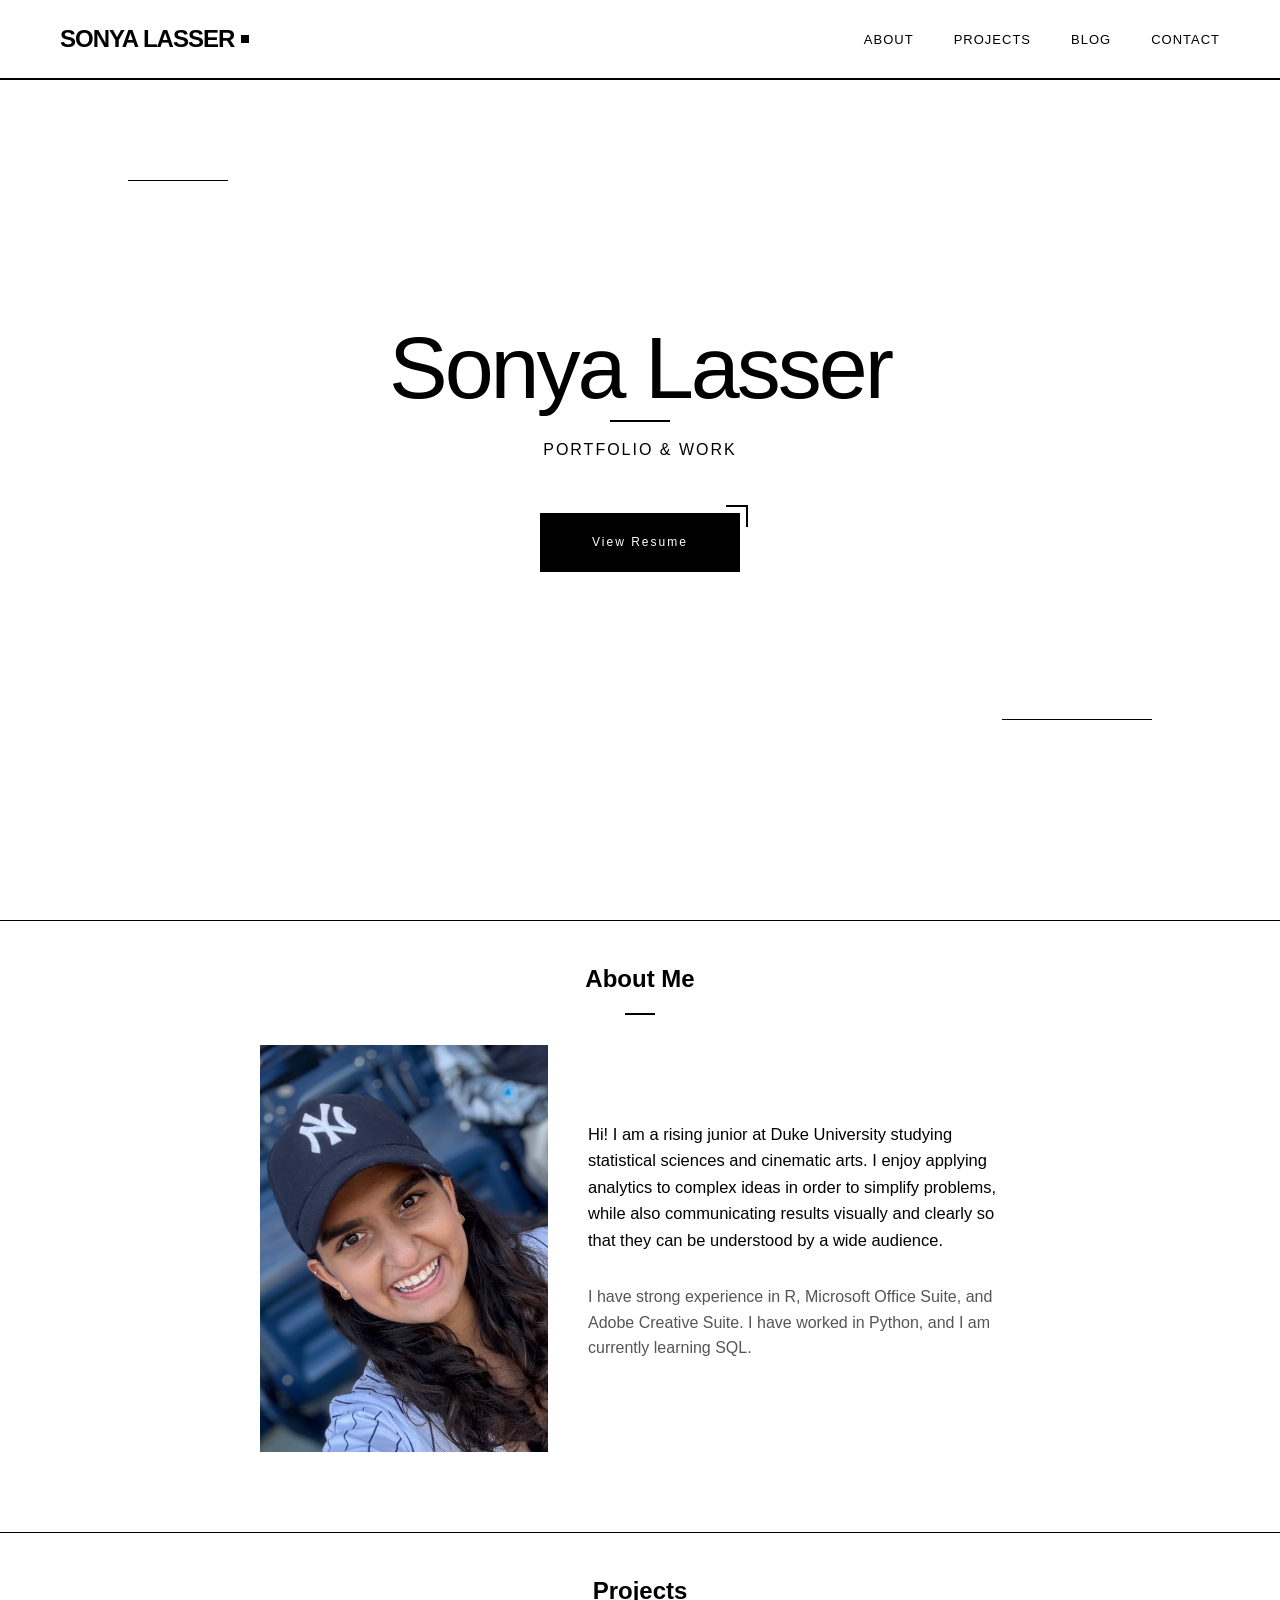
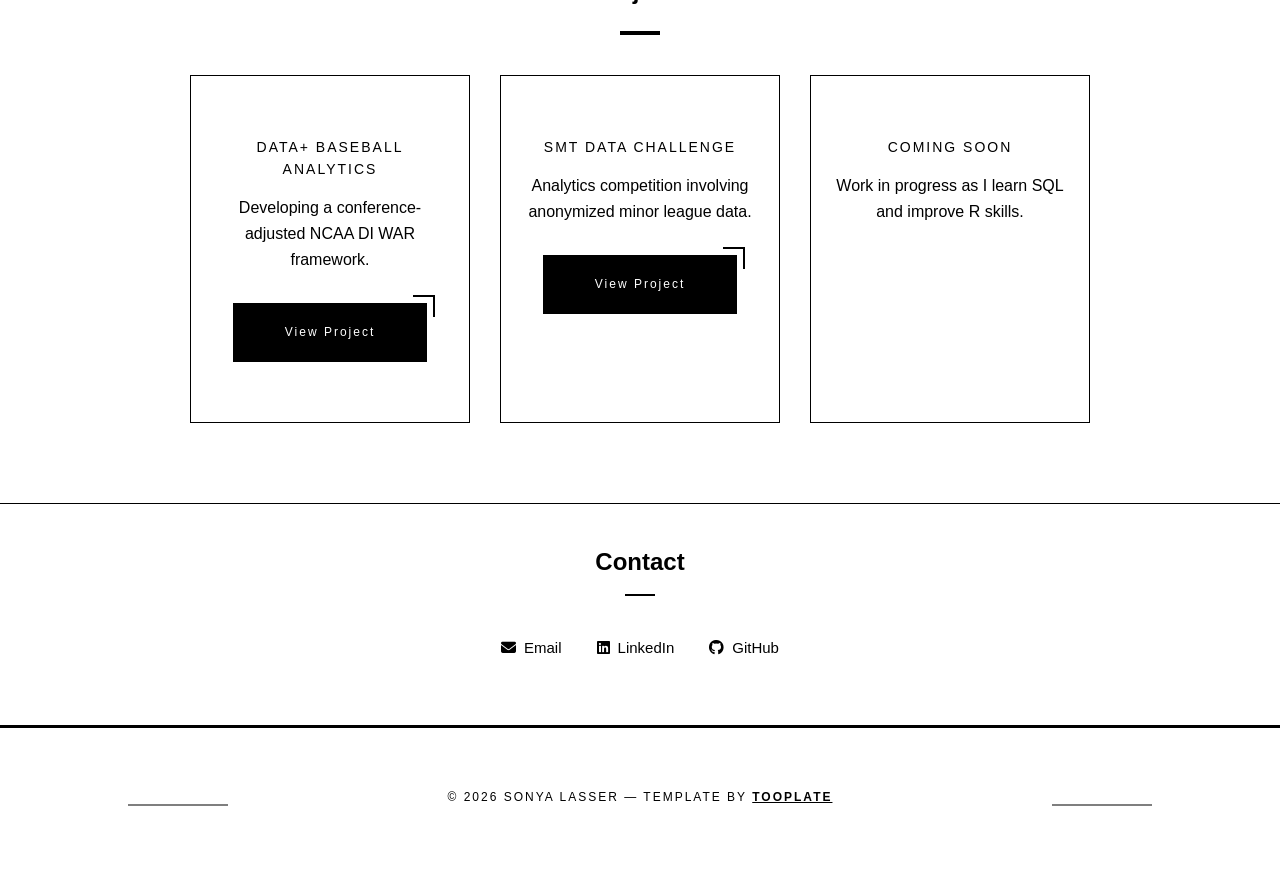
==== commit c15bcedf: "reset image" ====
--- a/index.html
+++ b/index.html
@@ -33,42 +33,49 @@
 
 <!-- About Me -->
 <section id="about" class="about">
-  <div class="container">
+<div class="container">
 
-    <div class="about-content">
-      <h2>About Me</h2>
+<div style="max-width:760px; margin:auto;">
+<h2 style="text-align:center;">About Me</h2>
+<div style="width:30px; height:2px; background:#000; margin:15px auto 30px;"></div>
 
-      <div class="about-line"></div>
+<div style="display:flex; align-items:stretch; gap:40px;">
 
-      <div class="about-layout">
+<div style="display:flex; align-items:stretch; gap:40px;">
 
-        <!-- Image -->
-        <div class="about-image-wrapper">
-          <img
-            src="images/profile_picture.jpg"
-            alt="Portrait of Sonya Lasser"
-            class="about-image"
-          >
-        </div>
+<!-- Image (smaller) -->
+<div style="flex:0.8;">
+<div style="
+width:100%;
+height:100%;
+min-height:240px;
+overflow:hidden;
+">
+<img src="images/profile_picture.jpg" 
+style="
+width:100%;
+height:100%;
+object-fit:cover;
+object-position:50% 40%;
+">
+</div>
+</div>
 
-        <!-- Text -->
-        <div class="about-text">
-          <p>
-            Hi! I am a rising junior at Duke University studying statistical sciences and cinematic arts.
-            I enjoy applying analytics to complex ideas in order to simplify problems, while also
-            communicating results visually and clearly so that they can be understood by a wide audience.
-          </p>
+<!-- Text (wider) -->
+<div style="flex:1.2; display:flex; flex-direction:column; justify-content:center;">
+<p style="font-size:16.5px; line-height:1.6;">
+Hi! I am a rising junior at Duke University studying statistical sciences and cinematic arts. 
+I enjoy applying analytics to complex ideas in order to simplify problems, while also 
+communicating results visually and clearly so that they can be understood by a wide audience. 
+</p>
 
-          <p>
-            I have strong experience in R, Microsoft Office Suite, and Adobe Creative Suite.
-            I have worked in Python, and I am currently learning SQL.
-          </p>
-        </div>
+<p style="margin-top:15px; color:#555;">
+I have strong experience in R, Microsoft Office Suite, and Adobe Creative Suite. I have worked in Python,
+and I am currently learning SQL.
+</p>
+</div>
 
-      </div>
-    </div>
-
-  </div>
+</div>
 </section>
 
 <!-- Projects -->
--- a/tooplate-minimal-white-style.css
+++ b/tooplate-minimal-white-style.css
@@ -1294,30 +1294,7 @@
                 display: none;
             }
         }
-        @media (max-width: 768px) {
-  .about-layout {
-    flex-direction: column;
-    gap: 30px;
-  }
-
-  .about-image-wrapper {
-    width: 100%;
-  }
-
-  .about-image {
-    width: 100%;
-    height: auto;
-    min-height: 0;
-    aspect-ratio: 4 / 5;
-    object-fit: cover;
-    object-position: 50% 35%;
-  }
-
-  .about-text {
-    width: 100%;
-  }
-}
-
+        
         @media (max-width: 768px) {
             .menu-toggle {
                 display: flex;
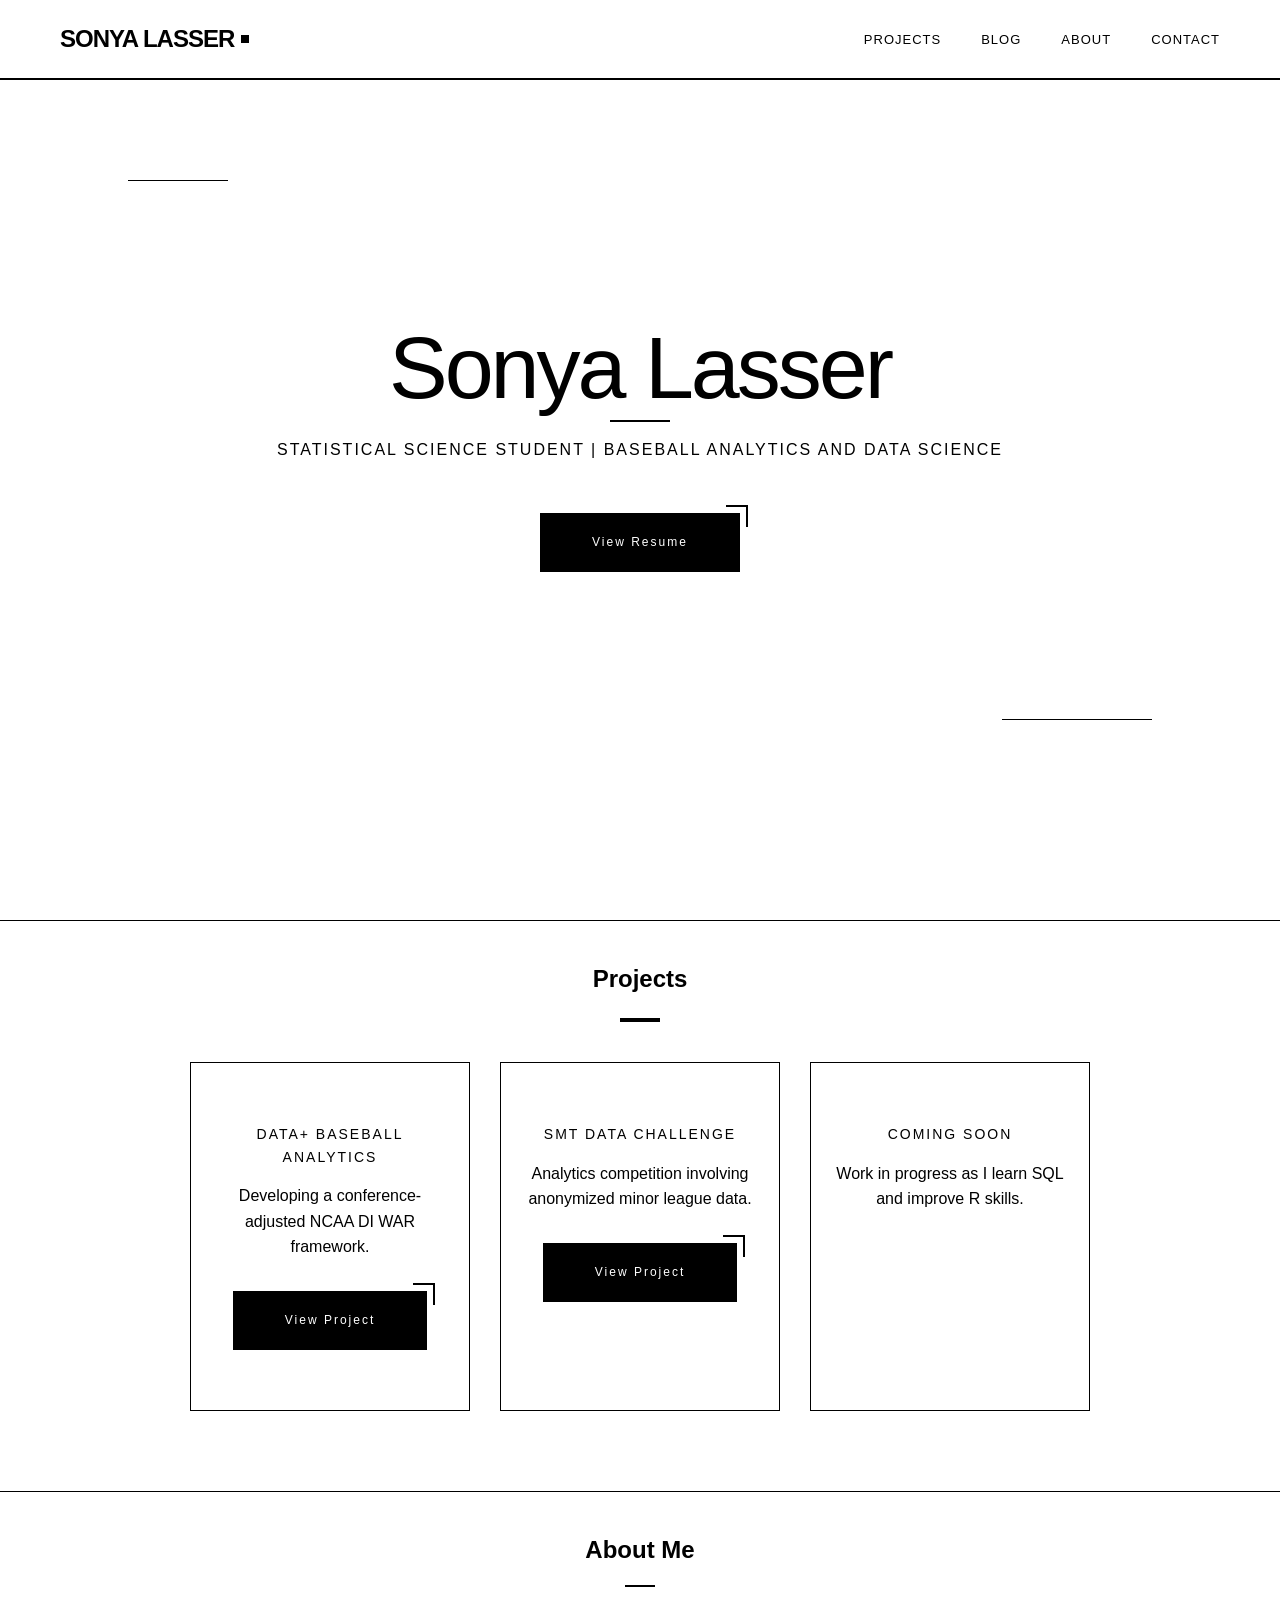
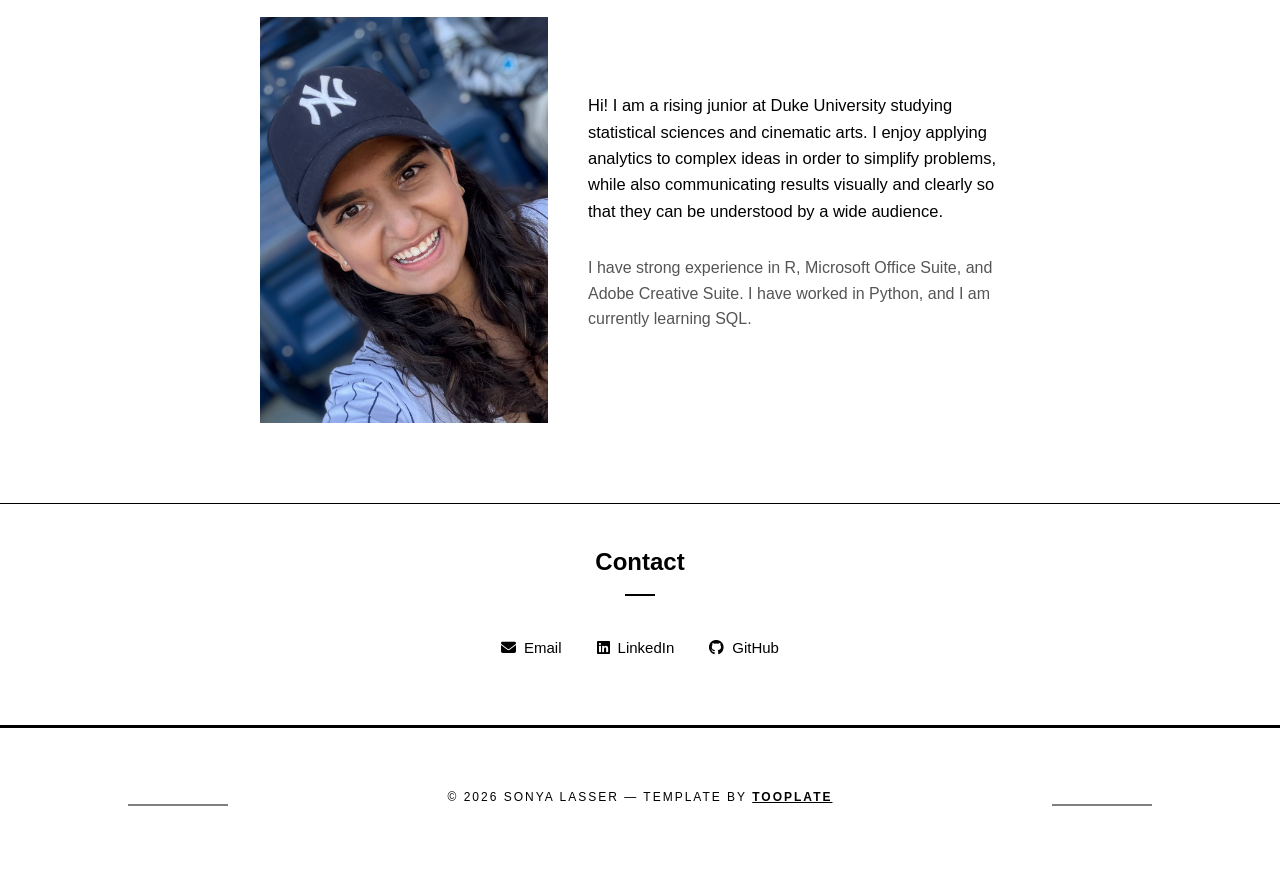
==== commit e0d22268: "reorder index, subtitle" ====
--- a/index.html
+++ b/index.html
@@ -4,6 +4,7 @@
 <meta charset="UTF-8">
 <meta name="viewport" content="width=device-width, initial-scale=1.0">
 <title>Sonya Lasser's Portfolio</title>
+<link rel="icon" type="image/png" sizes="512x512" href="favicon.png">
 <link rel="stylesheet" href="https://cdnjs.cloudflare.com/ajax/libs/font-awesome/6.5.0/css/all.min.css">
 <link href="tooplate-minimal-white-style.css" rel="stylesheet">
 </head>
@@ -14,9 +15,9 @@
 <div class="nav-container">
 <a href="#" class="logo">SONYA LASSER</a>
 <ul class="nav-links">
-<li><a href="#about">ABOUT</a></li>
 <li><a href="#projects">PROJECTS</a></li>
 <li><a href="#blog">BLOG</a></li>
+<li><a href="#about">ABOUT</a></li>
 <li><a href="#contact">CONTACT</a></li>
 </ul>
 </div>
@@ -26,9 +27,45 @@
 <section class="hero" style="height: 60vh; display:flex; align-items:center; justify-content:center;">
 <div class="hero-content">
 <h1>Sonya Lasser</h1>
-<p class="subtitle">Portfolio & Work</p>
+<p class="subtitle">Statistical Science Student | Baseball Analytics and Data Science</p>
 <a href="files/Lasser_Resume.pdf" target="_blank" class="cta-button">View Resume</a>
 </div>
+</section>
+
+
+<!-- Projects -->
+<section id="projects" class="about">
+<div class="container" style="text-align:center;">
+
+<h2>Projects</h2>
+<div style="width:40px; height:4px; background:#000; margin:20px auto;"></div>
+
+<div style="display:flex; justify-content:center; gap:30px; flex-wrap:wrap; margin-top:40px;">
+
+<div class="value-card" style="max-width:280px;">
+  <h4>Data+ Baseball Analytics</h4>
+  <p>
+    Developing a conference-adjusted NCAA DI WAR framework.
+  </p>
+  <a href="projects/dataplus.html" class="cta-button" style="margin-top:15px;">
+    View Project
+  </a>
+</div>
+
+<div class="value-card" style="max-width:280px;">
+<h4>SMT Data Challenge</h4>
+<p>Analytics competition involving anonymized minor league data.</p>
+<a href="projects/smt.html" class="cta-button" style="margin-top:15px;">View Project</a>
+</div>
+
+<div class="value-card" style="max-width:280px;">
+<h4>Coming Soon</h4>
+<p>Work in progress as I learn SQL and improve R skills.</p>
+<!-- <a href="projects/project3.html" class="cta-button" style="margin-top:15px;">View Project</a> -->
+</div>
+
+</div> 
+
 </section>
 
 <!-- About Me -->
@@ -78,41 +115,6 @@
 </div>
 </section>
 
-<!-- Projects -->
-<section id="projects" class="about">
-<div class="container" style="text-align:center;">
-
-<h2>Projects</h2>
-<div style="width:40px; height:4px; background:#000; margin:20px auto;"></div>
-
-<div style="display:flex; justify-content:center; gap:30px; flex-wrap:wrap; margin-top:40px;">
-
-<div class="value-card" style="max-width:280px;">
-  <h4>Data+ Baseball Analytics</h4>
-  <p>
-    Developing a conference-adjusted NCAA DI WAR framework.
-  </p>
-  <a href="projects/dataplus.html" class="cta-button" style="margin-top:15px;">
-    View Project
-  </a>
-</div>
-
-<div class="value-card" style="max-width:280px;">
-<h4>SMT Data Challenge</h4>
-<p>Analytics competition involving anonymized minor league data.</p>
-<a href="projects/smt.html" class="cta-button" style="margin-top:15px;">View Project</a>
-</div>
-
-<div class="value-card" style="max-width:280px;">
-<h4>Coming Soon</h4>
-<p>Work in progress as I learn SQL and improve R skills.</p>
-<!-- <a href="projects/project3.html" class="cta-button" style="margin-top:15px;">View Project</a> -->
-</div>
-
-</div> 
-
-</section>
-
 <!-- Blog  
 <section id="blog" class="about">
 <div class="container" style="max-width:800px;">
@@ -122,7 +124,7 @@
 
 <div style="margin-top:40px;">
 
-<!-- Post 
+<-- Post 
 <div style="margin-bottom:40px;">
 <h3>Summer 2026</h3>
 <p style="color:#777; font-size:14px;">August 2026</p>
